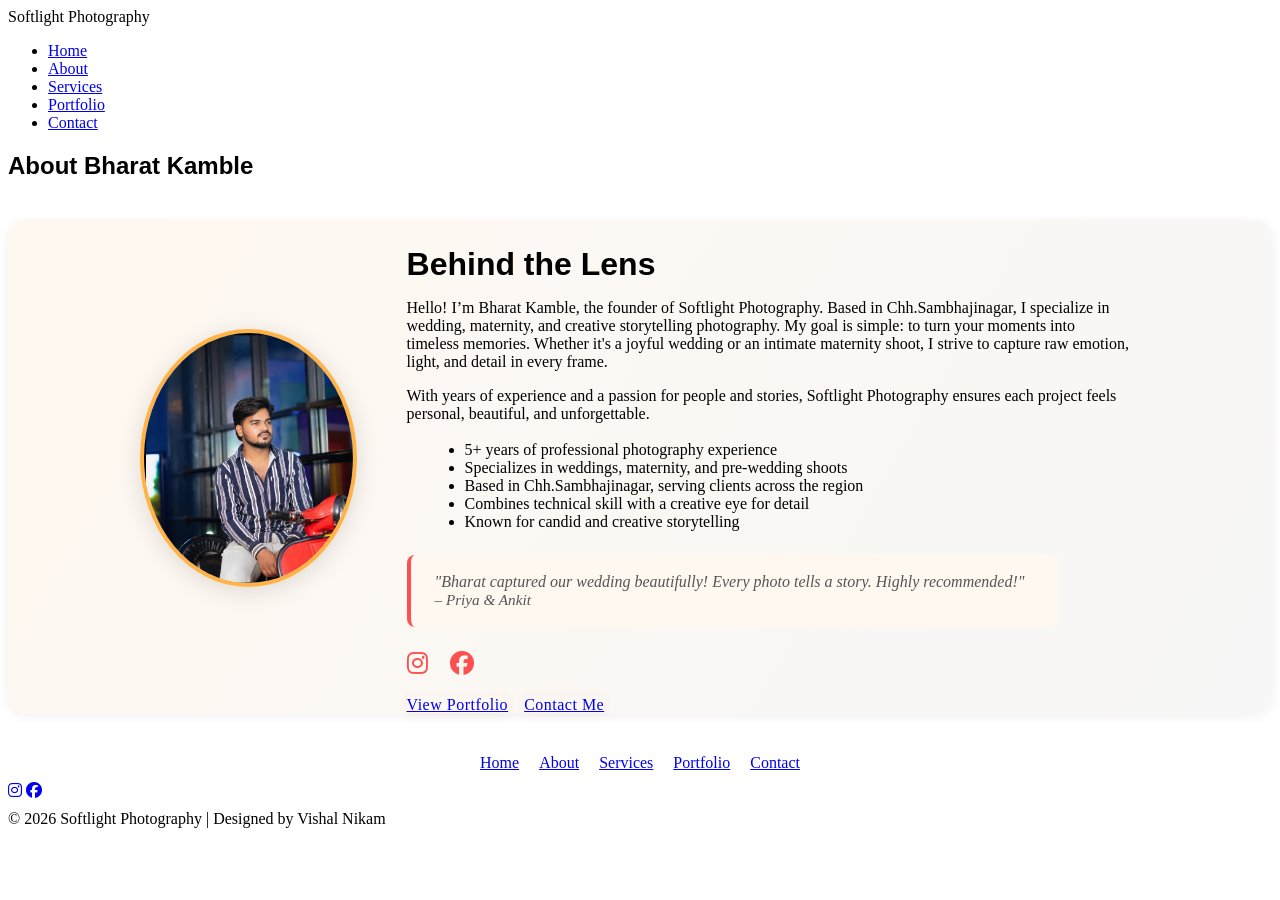
==== about.html @ 7a3ebb4e "Initial commit: Uploading full website files" ====
<!DOCTYPE html>
<html lang="en">
<head>
  <meta charset="UTF-8" />
  <meta name="viewport" content="width=device-width, initial-scale=1.0"/>
  <title>About | Softlight Photography</title>
  <meta name="description" content="Learn about Bharat Kamble, founder of Softlight Photography. Discover his passion for wedding, maternity, and creative storytelling photography in Chh.Sambhajinagar." />
  <link rel="stylesheet" href="css/style.css" />
  <link href="https://unpkg.com/aos@2.3.4/dist/aos.css" rel="stylesheet">
  <link href="https://cdnjs.cloudflare.com/ajax/libs/font-awesome/6.4.0/css/all.min.css" rel="stylesheet">
  <style>
    /* Extra enhancements for About page */
    .about-section {
      background: linear-gradient(120deg, #fff8f0 0%, #f7f7f7 100%);
      border-radius: 18px;
      margin: 40px 0;
      box-shadow: 0 2px 12px rgba(0,0,0,0.06);
    }
    .about-img {
      border-radius: 50%;
      box-shadow: 0 4px 24px rgba(0,0,0,0.13);
      border: 4px solid #ffb347;
      
      /* --- THE FIX IS HERE --- */
      width: 250px; 
      height: 250px;
      object-fit: cover; /* This makes it a perfect circle without stretching the photo! */
      /* ----------------------- */
      
      margin-bottom: 18px;
    }
    .about-text {
      padding: 0 10px;
    }
    .about-text h2 {
      font-family: 'Montserrat', sans-serif;
      font-size: 2rem;
      margin-bottom: 12px;
    }
    .about-text ul {
      margin: 18px 0 0 18px;
      text-align: left;
    }
    blockquote {
      background: #fff8f0;
      border-left: 4px solid #ff5050;
      margin: 24px 0;
      padding: 18px 24px;
      border-radius: 8px;
      font-style: italic;
      color: #555;
      max-width: 600px;
    }
    .social-links a {
      color: #ff5050;
      font-size: 1.5em;
      margin-right: 18px;
      transition: color 0.2s, transform 0.2s;
      display: inline-block;
      vertical-align: middle;
    }
    .social-links a:hover {
      color: #ffb347;
      transform: scale(1.15);
    }
    .about-btns {
      margin-top: 18px;
    }
    .about-btns .btn {
      margin-right: 12px;
      margin-bottom: 8px;
      box-shadow: 0 2px 8px rgba(255,80,80,0.08);
      letter-spacing: 0.5px;
    }
    @media (max-width: 900px) {
      .about-container {
        flex-direction: column;
        align-items: center;
        padding: 20px 10px;
      }
      .about-img {
        margin-bottom: 18px;
      }
    }
  </style>
</head>

<body>
  <a href="#main-content" class="skip-link" style="position:absolute;left:-999px;top:auto;width:1px;height:1px;overflow:hidden;">Skip to main content</a>

  <header>
    <div class="logo">Softlight Photography</div>
    <nav role="navigation" aria-label="Main Navigation">
      <ul>
        <li><a href="index.html">Home</a></li>
        <li><a href="about.html" class="active">About</a></li>
        <li><a href="services.html">Services</a></li>
        <li><a href="portfolio.html">Portfolio</a></li>
        <li><a href="contact.html">Contact</a></li>
      </ul>
    </nav>
  </header>

  <main id="main-content" role="main">
    <section class="page-banner about-banner" data-aos="fade-down">
      <h1 style="font-family:'Montserrat',sans-serif;">About Bharat Kamble</h1>
    </section>

    <section class="about-section">
      <div class="about-container" data-aos="fade-up" style="display:flex;align-items:center;gap:40px;max-width:1000px;margin:auto;">
        
        <img src="images/bharat.jpg" alt="Portrait of Bharat Kamble, Softlight Photography founder" class="about-img">
        
        <div class="about-text">
          <h2>Behind the Lens</h2>
          <p>Hello! I’m Bharat Kamble, the founder of Softlight Photography. Based in Chh.Sambhajinagar, I specialize in wedding, maternity, and creative storytelling photography. My goal is simple: to turn your moments into timeless memories. Whether it's a joyful wedding or an intimate maternity shoot, I strive to capture raw emotion, light, and detail in every frame.</p>
          <p>With years of experience and a passion for people and stories, Softlight Photography ensures each project feels personal, beautiful, and unforgettable.</p>
          <ul>
            <li>5+ years of professional photography experience</li>
            <li>Specializes in weddings, maternity, and pre-wedding shoots</li>
            <li>Based in Chh.Sambhajinagar, serving clients across the region</li>
            <li>Combines technical skill with a creative eye for detail</li>
            <li>Known for candid and creative storytelling</li>
          </ul>
          <blockquote>
            "Bharat captured our wedding beautifully! Every photo tells a story. Highly recommended!"
            <br>
            <span style="font-size:0.95em;">– Priya & Ankit</span>
          </blockquote>
          <div class="social-links" style="margin: 18px 0;">
            <a href="https://www.instagram.com/softlight_photography__/" target="_blank" rel="noopener noreferrer" title="Instagram">
              <i class="fab fa-instagram"></i>
            </a>
            <a href="https://facebook.com/yourpage" target="_blank" rel="noopener noreferrer" title="Facebook">
              <i class="fab fa-facebook"></i>
            </a>
          </div>
          <div class="about-btns">
            <a href="portfolio.html" class="btn">View Portfolio</a>
            <a href="contact.html" class="btn">Contact Me</a>
          </div>
        </div>
      </div>
    </section>
  </main>

  <footer>
    <nav aria-label="Footer Navigation">
      <ul style="list-style:none;display:flex;justify-content:center;gap:20px;padding:0;margin:0;">
        <li><a href="index.html">Home</a></li>
        <li><a href="about.html" class="active">About</a></li>
        <li><a href="services.html">Services</a></li>
        <li><a href="portfolio.html">Portfolio</a></li>
        <li><a href="contact.html">Contact</a></li>
      </ul>
    </nav>
    <div style="margin-top:10px;">
      <a href="https://www.instagram.com/softlight_photography__/" target="_blank" rel="noopener noreferrer" title="Instagram"><i class="fab fa-instagram"></i></a>
      <a href="https://facebook.com/yourpage" target="_blank" rel="noopener noreferrer" title="Facebook"><i class="fab fa-facebook"></i></a>
    </div>
    <p style="margin-top:10px;">© 2026 Softlight Photography | Designed by Vishal Nikam</p>
  </footer>

  <script src="https://unpkg.com/aos@2.3.4/dist/aos.js"></script>
  <script>AOS.init();</script>
</body>
</html>
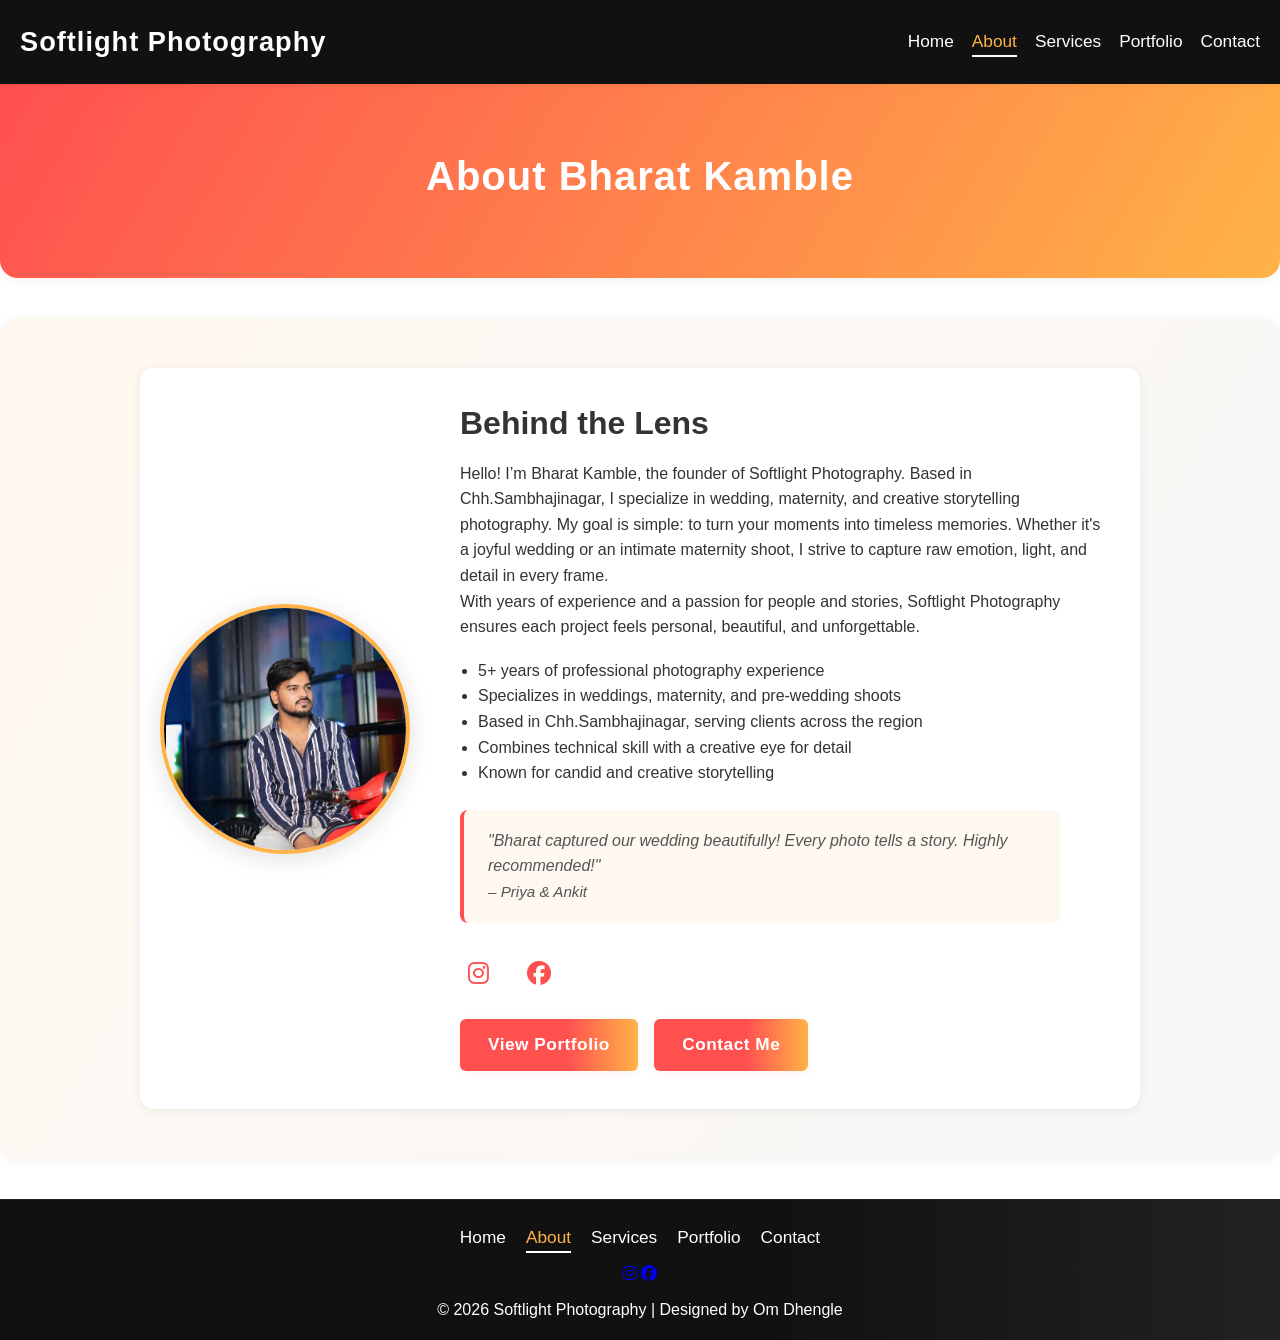
==== commit f2c78959: "Updated website content and styling" ====
--- a/about.html
+++ b/about.html
@@ -158,7 +158,7 @@
       <a href="https://www.instagram.com/softlight_photography__/" target="_blank" rel="noopener noreferrer" title="Instagram"><i class="fab fa-instagram"></i></a>
       <a href="https://facebook.com/yourpage" target="_blank" rel="noopener noreferrer" title="Facebook"><i class="fab fa-facebook"></i></a>
     </div>
-    <p style="margin-top:10px;">© 2026 Softlight Photography | Designed by Vishal Nikam</p>
+    <p style="margin-top:10px;">© 2026 Softlight Photography | Designed by Om Dhengle</p>
   </footer>
 
   <script src="https://unpkg.com/aos@2.3.4/dist/aos.js"></script>
--- a/css/style.css
+++ b/css/style.css
@@ -0,0 +1,525 @@
+@import url('https://fonts.googleapis.com/css2?family=Montserrat:wght@700&display=swap');
+
+* {
+  margin: 0;
+  padding: 0;
+  box-sizing: border-box;
+  font-family: 'Segoe UI', sans-serif;
+}
+
+body {
+  line-height: 1.6;
+  background: #fff;
+  color: #333;
+}
+
+/* Header & Navigation */
+header {
+  display: flex;
+  justify-content: space-between;
+  align-items: center;
+  padding: 20px;
+  background: #111;
+  color: #fff;
+  box-shadow: 0 2px 8px rgba(0,0,0,0.04);
+  position: relative;
+  z-index: 10;
+}
+
+header .logo {
+  font-size: 1.7rem;
+  font-weight: bold;
+  letter-spacing: 1px;
+  font-family: 'Montserrat', sans-serif;
+}
+
+nav ul {
+  list-style: none;
+  display: flex;
+  gap: 18px;
+}
+
+nav ul li a {
+  color: #fff;
+  text-decoration: none;
+  font-size: 1.08rem;
+  transition: color 0.2s;
+  padding: 4px 0;
+}
+
+nav ul li a.active, nav ul li a:hover {
+  border-bottom: 2px solid #fff;
+  color: #ffb347;
+}
+
+/* Responsive Navigation */
+@media (max-width: 700px) {
+  nav ul {
+    flex-direction: column;
+    gap: 10px;
+    background: #111;
+    position: absolute;
+    top: 60px;
+    right: 0;
+    width: 100%;
+    display: none;
+    z-index: 99;
+  }
+  nav ul.show {
+    display: flex;
+  }
+  header {
+    flex-direction: column;
+    align-items: flex-start;
+  }
+}
+
+/* General Button Styles */
+.btn, .hero .btn, .contact-form button {
+  background: linear-gradient(90deg, #ff5050 60%, #ffb347 100%);
+  color: #fff;
+  padding: 12px 28px;
+  text-decoration: none;
+  border-radius: 6px;
+  font-size: 1.08rem;
+  display: inline-block;
+  transition: background 0.2s, box-shadow 0.2s, transform 0.2s;
+  border: none;
+  font-weight: bold;
+  cursor: pointer;
+  box-shadow: 0 2px 8px rgba(255,80,80,0.08);
+  letter-spacing: 0.5px;
+}
+
+.btn:hover, .hero .btn:hover, .contact-form button:hover {
+  background: linear-gradient(90deg, #e03e3e 60%, #ffb347 100%);
+  box-shadow: 0 6px 24px rgba(255,80,80,0.13);
+  transform: translateY(-2px) scale(1.04);
+}
+
+/* Focus Styles for Accessibility */
+a:focus, button:focus, input:focus, textarea:focus {
+  outline: 2px solid #ff5050;
+  outline-offset: 2px;
+}
+
+/* Hero Section */
+.hero {
+  position: relative;
+  height: 90vh;
+  background: url('../images/index-hero.jpg') center/cover no-repeat; 
+  display: flex;
+  align-items: center;
+  justify-content: center;
+  text-align: center;
+  color: #030000;
+}
+
+.hero::before {
+  content: '';
+  position: absolute;
+  inset: 0;
+  background: rgba(252, 252, 252, 0.5); /* Overlay */
+  z-index: 1;
+}
+
+.hero-text {
+  position: relative;
+  z-index: 2;
+  max-width: 800px;
+  padding: 20px;
+}
+
+.hero-text h1 {
+  font-size: 3rem;
+  margin-bottom: 10px;
+  font-family: 'Montserrat', sans-serif;
+  letter-spacing: 1px;
+}
+
+.hero-text p {
+  font-size: 1.2rem;
+  margin-bottom: 25px;
+}
+
+.intro, .gallery-preview, .instagram {
+  padding: 60px 20px;
+  text-align: center;
+}
+
+/* Gallery Preview Responsive */
+.gallery-grid {
+  display: flex;
+  gap: 10px;
+  justify-content: center;
+  margin-top: 20px;
+  flex-wrap: wrap;
+}
+
+.gallery-grid img {
+  width: 30%;
+  max-width: 100%;
+  height: auto;
+  border-radius: 10px;
+  box-shadow: 0 0 8px rgba(0,0,0,0.1);
+  transition: box-shadow 0.3s, transform 0.3s;
+}
+
+.gallery-grid img:hover {
+  box-shadow: 0 6px 24px rgba(0,0,0,0.13);
+  transform: scale(1.04);
+}
+
+@media (max-width: 900px) {
+  .gallery-grid img {
+    width: 45%;
+  }
+}
+
+@media (max-width: 600px) {
+  .gallery-grid img {
+    width: 100%;
+    margin-bottom: 10px;
+  }
+}
+
+/* Section Spacing for Mobile */
+@media (max-width: 700px) {
+  .intro, .gallery-preview, .instagram, .about-section, .services-section, .gallery-section, .video-section, .contact-section {
+    padding: 30px 10px;
+  }
+}
+
+/* Footer */
+footer {
+  background: linear-gradient(90deg, #111 60%, #222 100%);
+  color: #fff;
+  text-align: center;
+  padding: 24px 10px 18px 10px;
+  border-top: 1px solid #222;
+}
+
+.footer-nav {
+  margin-bottom: 10px;
+}
+
+.footer-nav a {
+  color: #ffb347;
+  margin: 0 8px;
+  text-decoration: none;
+  font-weight: 500;
+  transition: color 0.2s;
+}
+
+.footer-nav a.active, .footer-nav a:hover {
+  color: #fff;
+  text-decoration: underline;
+}
+
+.footer-social a {
+  color: #ff5050;
+  margin: 0 8px;
+  font-size: 1.2em;
+  transition: color 0.2s;
+}
+
+.footer-social a:hover {
+  color: #ffb347;
+}
+
+/* Page Banner */
+.page-banner {
+  background: linear-gradient(120deg, #ff5050 0%, #ffb347 100%);
+  color: white;
+  padding: 60px 20px;
+  text-align: center;
+  border-radius: 0 0 18px 18px;
+  box-shadow: 0 2px 12px rgba(0,0,0,0.06);
+}
+
+.page-banner h1 {
+  font-family: 'Montserrat', sans-serif;
+  font-size: 2.5rem;
+  margin-bottom: 10px;
+  letter-spacing: 1px;
+}
+
+/* About Section */
+.about-section {
+  padding: 50px 20px;
+}
+
+.about-container {
+  display: flex;
+  flex-wrap: wrap;
+  justify-content: center;
+  align-items: center;
+  gap: 30px;
+  max-width: 1000px;
+  margin: auto;
+  background: #fff;
+  border-radius: 14px;
+  box-shadow: 0 2px 12px rgba(0,0,0,0.06);
+  padding: 30px 20px;
+}
+
+.about-img {
+  max-width: 300px;
+  border-radius: 12px;
+  box-shadow: 0 2px 12px rgba(0,0,0,0.08);
+}
+
+.about-text {
+  flex: 1;
+  min-width: 300px;
+}
+
+.about-text h2 {
+  font-family: 'Montserrat', sans-serif;
+  font-size: 2rem;
+  margin-bottom: 12px;
+}
+
+.about-text ul {
+  margin: 18px 0 0 18px;
+  text-align: left;
+}
+
+@media (max-width: 900px) {
+  .about-container {
+    flex-direction: column;
+    padding: 20px 10px;
+  }
+}
+
+/* Services Section */
+.services-section {
+  display: grid;
+  grid-template-columns: repeat(auto-fit, minmax(250px, 1fr));
+  gap: 40px;
+  padding: 50px 20px;
+  max-width: 1200px;
+  margin: auto;
+}
+
+.service-card {
+  background: #f7f7f7;
+  border-radius: 12px;
+  overflow: hidden;
+  box-shadow: 0 0 10px rgba(0,0,0,0.1);
+  transition: box-shadow 0.3s, transform 0.3s;
+  text-align: center;
+  padding-bottom: 20px;
+  position: relative;
+}
+
+.service-card img {
+  width: 100%;
+  height: 200px;
+  object-fit: cover;
+  transition: transform 0.3s;
+}
+
+.service-card h3 {
+  margin: 20px 0 10px;
+  font-family: 'Montserrat', sans-serif;
+}
+
+.service-card p {
+  padding: 0 15px;
+}
+
+.service-card:hover {
+  box-shadow: 0 6px 24px rgba(0,0,0,0.13);
+  transform: scale(1.04);
+}
+
+.service-card:hover img {
+  transform: scale(1.06);
+}
+
+/* Gallery & Video Sections */
+.gallery-section, .video-section {
+  padding: 50px 20px;
+  text-align: center;
+}
+
+.gallery-section h2, .video-section h2 {
+  font-family: 'Montserrat', sans-serif;
+  font-size: 2rem;
+  margin-bottom: 12px;
+}
+
+.gallery-grid {
+  display: grid;
+  grid-template-columns: repeat(auto-fit, minmax(250px, 1fr));
+  gap: 20px;
+  max-width: 1200px;
+  margin: auto;
+}
+
+.gallery-grid img {
+  width: 100%;
+  border-radius: 10px;
+  object-fit: cover;
+  box-shadow: 0 0 8px rgba(0,0,0,0.1);
+  transition: box-shadow 0.3s, transform 0.3s;
+}
+
+.gallery-grid img:hover {
+  box-shadow: 0 6px 24px rgba(0,0,0,0.13);
+  transform: scale(1.04);
+}
+
+.video-grid {
+  display: grid;
+  grid-template-columns: repeat(auto-fit, minmax(320px, 1fr));
+  gap: 30px;
+  max-width: 1000px;
+  margin: auto;
+  margin-top: 30px;
+}
+
+.video-grid video,
+.video-grid iframe {
+  width: 100%;
+  border-radius: 10px;
+  height: 300px;
+  box-shadow: 0 0 10px rgba(0,0,0,0.15);
+}
+
+/* Contact Section */
+.contact-section {
+  padding: 50px 20px;
+  max-width: 1100px;
+  margin: auto;
+}
+
+.contact-container {
+  display: flex;
+  flex-wrap: wrap;
+  gap: 40px;
+  justify-content: space-between;
+}
+
+@media (max-width: 900px) {
+  .contact-container {
+    flex-direction: column;
+    gap: 30px;
+  }
+}
+
+.contact-form {
+  flex: 1;
+  min-width: 300px;
+  display: flex;
+  flex-direction: column;
+  gap: 15px;
+  background: #fff;
+  box-shadow: 0 2px 12px rgba(0,0,0,0.06);
+  border-radius: 12px;
+  padding: 24px;
+}
+
+.contact-form input,
+.contact-form textarea {
+  padding: 12px;
+  border: 1px solid #ccc;
+  border-radius: 6px;
+  font-size: 1rem;
+  transition: border 0.2s;
+}
+
+.contact-form input:invalid,
+.contact-form textarea:invalid {
+  border: 1.5px solid #ff5050;
+}
+
+.contact-form button {
+  /* Uses .btn styles */
+}
+
+.contact-info {
+  flex: 1;
+  min-width: 300px;
+  background: #fafafa;
+  border-radius: 10px;
+  box-shadow: 0 2px 12px rgba(0,0,0,0.06);
+  padding: 24px;
+}
+
+.contact-info h3 {
+  margin-top: 20px;
+  font-family: 'Montserrat', sans-serif;
+}
+
+.social-links a {
+  display: inline-block;
+  margin-right: 15px;
+  text-decoration: none;
+  color: #ff5050;
+  font-weight: bold;
+  font-size: 1.3em;
+  transition: color 0.2s, background 0.2s, box-shadow 0.2s;
+  border-radius: 50%;
+  padding: 8px;
+}
+
+.social-links a:hover {
+  color: #fff;
+  background: #ff5050;
+  box-shadow: 0 2px 8px rgba(255,80,80,0.13);
+  text-decoration: none;
+}
+
+/* Google Map Styling */
+.contact-info iframe {
+  border-radius: 12px;
+  box-shadow: 0 2px 12px rgba(0,0,0,0.08);
+}
+
+/* Testimonial Blockquote */
+blockquote {
+  margin: 18px auto;
+  font-style: italic;
+  color: #555;
+  background: #f7f7f7;
+  border-left: 4px solid #ff5050;
+  padding: 16px 24px;
+  border-radius: 8px;
+  max-width: 600px;
+}
+
+/* Utility: Skip Link */
+.skip-link {
+  position: absolute;
+  left: -999px;
+  top: auto;
+  width: 1px;
+  height: 1px;
+  overflow: hidden;
+  z-index: 1000;
+}
+
+.skip-link:focus {
+  left: 10px;
+  top: 10px;
+  width: auto;
+  height: auto;
+  background: #ff5050;
+  color: #fff;
+  padding: 8px 16px;
+  border-radius: 6px;
+  outline: none;
+}
+
+/* Miscellaneous */
+::-webkit-scrollbar {
+  width: 8px;
+  background: #eee;
+}
+::-webkit-scrollbar-thumb {
+  background: #ffb347;
+  border-radius: 8px;
+}
+
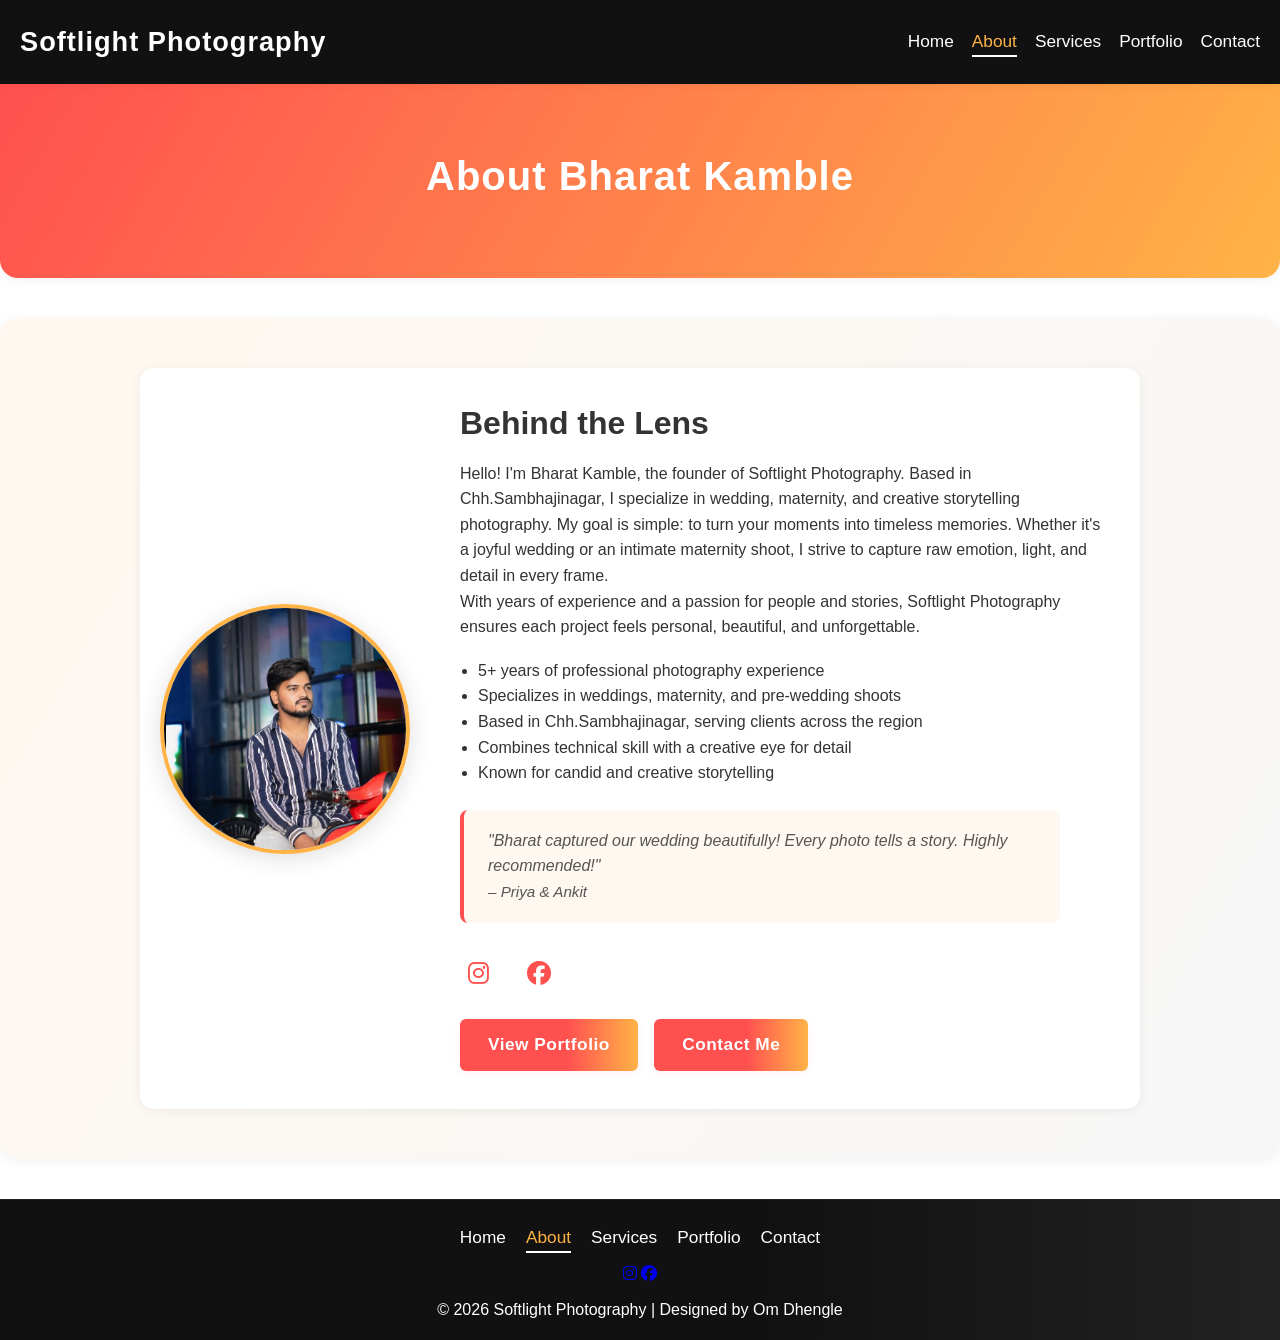
==== commit 2e31eb0c: "Updated project files" ====
--- a/about.html
+++ b/about.html
@@ -20,13 +20,9 @@
       border-radius: 50%;
       box-shadow: 0 4px 24px rgba(0,0,0,0.13);
       border: 4px solid #ffb347;
-      
-      /* --- THE FIX IS HERE --- */
       width: 250px; 
       height: 250px;
-      object-fit: cover; /* This makes it a perfect circle without stretching the photo! */
-      /* ----------------------- */
-      
+      object-fit: cover;
       margin-bottom: 18px;
     }
     .about-text {
@@ -99,6 +95,7 @@
         <li><a href="contact.html">Contact</a></li>
       </ul>
     </nav>
+    <button class="hamburger" aria-label="Toggle navigation" aria-expanded="false">&#9776;</button>
   </header>
 
   <main id="main-content" role="main">
@@ -113,7 +110,7 @@
         
         <div class="about-text">
           <h2>Behind the Lens</h2>
-          <p>Hello! I’m Bharat Kamble, the founder of Softlight Photography. Based in Chh.Sambhajinagar, I specialize in wedding, maternity, and creative storytelling photography. My goal is simple: to turn your moments into timeless memories. Whether it's a joyful wedding or an intimate maternity shoot, I strive to capture raw emotion, light, and detail in every frame.</p>
+          <p>Hello! I'm Bharat Kamble, the founder of Softlight Photography. Based in Chh.Sambhajinagar, I specialize in wedding, maternity, and creative storytelling photography. My goal is simple: to turn your moments into timeless memories. Whether it's a joyful wedding or an intimate maternity shoot, I strive to capture raw emotion, light, and detail in every frame.</p>
           <p>With years of experience and a passion for people and stories, Softlight Photography ensures each project feels personal, beautiful, and unforgettable.</p>
           <ul>
             <li>5+ years of professional photography experience</li>
@@ -161,7 +158,10 @@
     <p style="margin-top:10px;">© 2026 Softlight Photography | Designed by Om Dhengle</p>
   </footer>
 
+  <button id="backToTop" title="Back to top">&#8679;</button>
+
   <script src="https://unpkg.com/aos@2.3.4/dist/aos.js"></script>
   <script>AOS.init();</script>
+  <script src="js/script.js"></script>
 </body>
 </html>
--- a/css/style.css
+++ b/css/style.css
@@ -522,4 +522,127 @@
   background: #ffb347;
   border-radius: 8px;
 }
-
+/* =============================================
+   ADDITIONS FOR style.css  — paste at the bottom
+   Features: Hamburger | Filter Btns | Back-to-Top |
+             Typewriter | Form Error Messages
+   ============================================= */
+
+/* --- Hamburger Button --- */
+.hamburger {
+  display: none;
+  background: none;
+  border: 2px solid #fff;
+  color: #fff;
+  font-size: 1.5rem;
+  padding: 4px 10px;
+  border-radius: 6px;
+  cursor: pointer;
+  transition: background 0.2s;
+  line-height: 1;
+}
+.hamburger:hover {
+  background: rgba(255,255,255,0.15);
+}
+
+@media (max-width: 700px) {
+  .hamburger {
+    display: block;          /* show on mobile */
+  }
+  header {
+    flex-direction: row;     /* logo left, burger right */
+    justify-content: space-between;
+    align-items: center;
+  }
+}
+
+
+/* --- Portfolio Filter Buttons --- */
+.portfolio-filters {
+  display: flex;
+  flex-wrap: wrap;
+  gap: 10px;
+  justify-content: center;
+  margin: 20px 0 30px;
+}
+
+.filter-btn {
+  background: #f0f0f0;
+  color: #333;
+  border: 2px solid transparent;
+  padding: 8px 22px;
+  border-radius: 30px;
+  font-size: 0.95rem;
+  font-weight: 600;
+  cursor: pointer;
+  transition: all 0.25s;
+}
+.filter-btn:hover {
+  border-color: #ff5050;
+  color: #ff5050;
+}
+.filter-btn.active {
+  background: linear-gradient(90deg, #ff5050 60%, #ffb347 100%);
+  color: #fff;
+  border-color: transparent;
+  box-shadow: 0 4px 14px rgba(255,80,80,0.25);
+}
+
+/* Fade-in keyframe for filtered items */
+@keyframes filterFadeIn {
+  from { opacity: 0; transform: scale(0.96); }
+  to   { opacity: 1; transform: scale(1);    }
+}
+
+
+/* --- Back-to-Top Button --- */
+#backToTop {
+  position: fixed;
+  bottom: 30px;
+  right: 30px;
+  width: 46px;
+  height: 46px;
+  background: linear-gradient(135deg, #ff5050, #ffb347);
+  color: #fff;
+  border: none;
+  border-radius: 50%;
+  font-size: 1.3rem;
+  cursor: pointer;
+  display: none;               /* hidden by default */
+  align-items: center;
+  justify-content: center;
+  box-shadow: 0 4px 16px rgba(255,80,80,0.3);
+  transition: opacity 0.3s, transform 0.2s;
+  opacity: 0;
+  z-index: 999;
+}
+#backToTop.visible {
+  display: flex;
+  opacity: 1;
+}
+#backToTop:hover {
+  transform: translateY(-3px) scale(1.08);
+}
+
+
+/* --- Typewriter cursor blink --- */
+.typewriter-cursor::after {
+  content: '|';
+  animation: blink 0.7s step-start infinite;
+  color: #ff5050;
+  margin-left: 3px;
+}
+@keyframes blink {
+  50% { opacity: 0; }
+}
+
+
+/* --- Form Error Messages --- */
+.error-msg {
+  color: #ff5050;
+  font-size: 0.83rem;
+  margin-top: -8px;
+  display: block;
+  font-weight: 500;
+}
+
